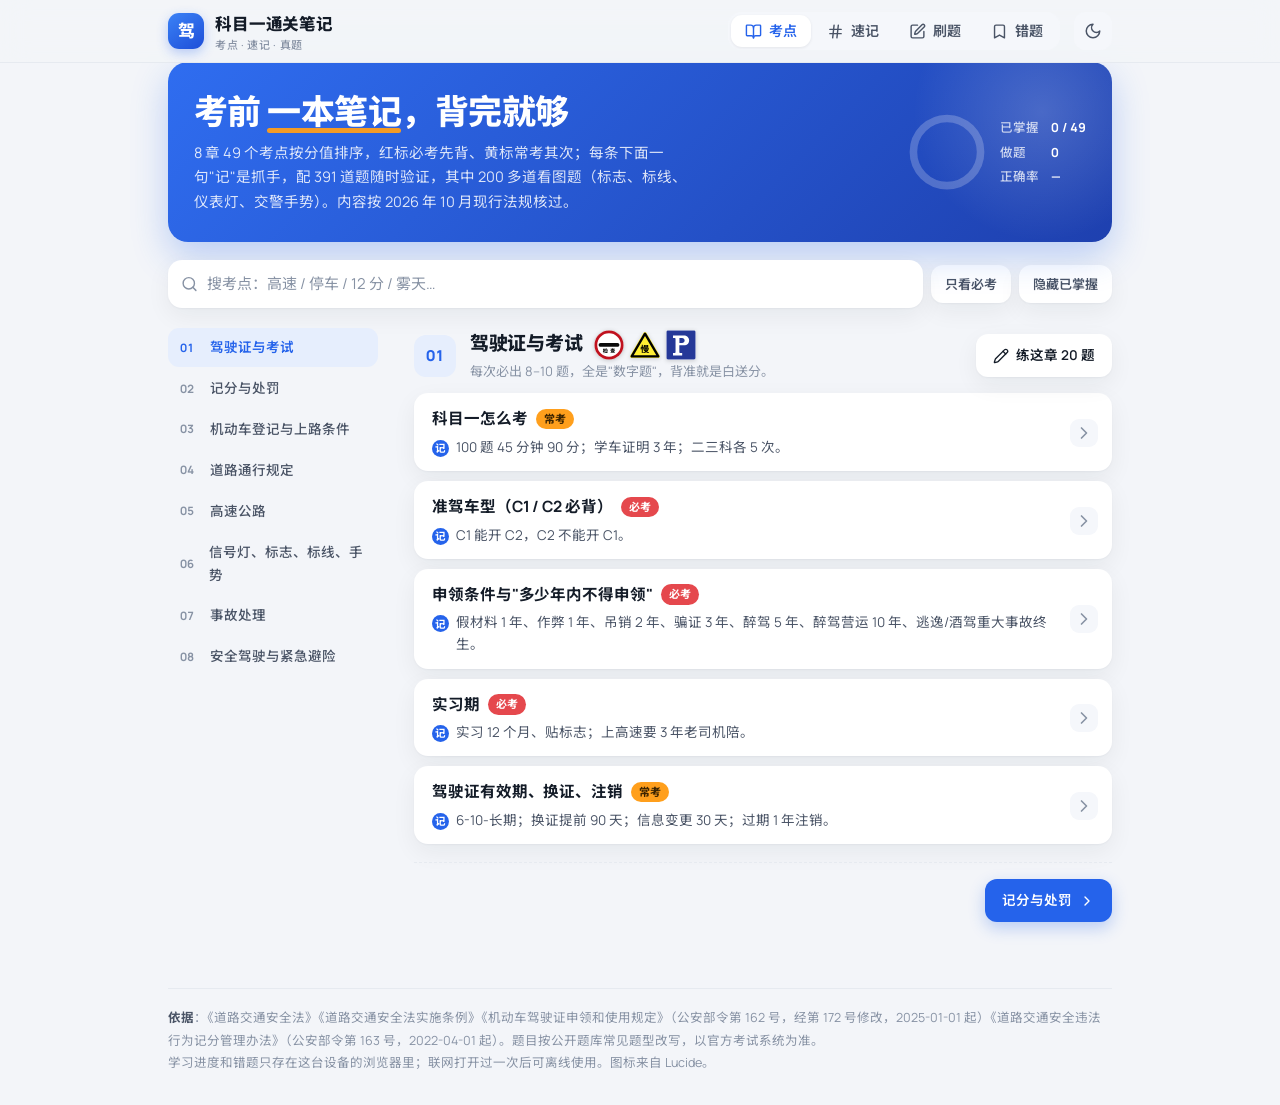
==== index.html @ 92b2f33d "道路标线换成 GB 5768.3-2009 标准图例裁图（29 张，含 9 种导向箭头）；新增 6 种箭头标线题 Co-Authored-By: Claude Fable 5.1 <noreply@a" ====
<!doctype html>
<html lang="zh-CN">
<head>
<meta charset="utf-8">
<meta name="viewport" content="width=device-width,initial-scale=1,viewport-fit=cover">
<meta name="theme-color" content="#2563eb">
<title>科目一通关笔记</title>
<meta name="description" content="驾照科目一考点大纲、高频数字速记和经典真题练习（含标志、标线、仪表灯、交警手势看图题），手机电脑都能用，离线可看。">
<link rel="manifest" href="manifest.json">
<meta name="apple-mobile-web-app-capable" content="yes">
<meta name="mobile-web-app-capable" content="yes">
<meta name="apple-mobile-web-app-title" content="科目一">
<link rel="apple-touch-icon" href="assets/icons/icon-180.png">
<link rel="icon" type="image/png" sizes="32x32" href="assets/icons/favicon-32.png">
<link rel="preconnect" href="https://fonts.googleapis.com">
<link rel="preconnect" href="https://fonts.gstatic.com" crossorigin>
<link rel="stylesheet" href="https://fonts.googleapis.com/css2?family=Manrope:wght@500;600;700;800&family=Noto+Sans+SC:wght@400;500;700&display=swap">
<link rel="stylesheet" href="assets/style.css?v=17">
</head>
<body>
<!-- Lucide 图标（ISC 许可），统一 24 网格 / 2px 描边 -->
<svg width="0" height="0" style="position:absolute" aria-hidden="true">
  <symbol id="i-book" viewBox="0 0 24 24"><path d="M12 7v14"/><path d="M3 18a1 1 0 0 1-1-1V4a1 1 0 0 1 1-1h5a4 4 0 0 1 4 4 4 4 0 0 1 4-4h5a1 1 0 0 1 1 1v13a1 1 0 0 1-1 1h-6a3 3 0 0 0-3 3 3 3 0 0 0-3-3z"/></symbol>
  <symbol id="i-num" viewBox="0 0 24 24"><line x1="4" x2="20" y1="9" y2="9"/><line x1="4" x2="20" y1="15" y2="15"/><line x1="10" x2="8" y1="3" y2="21"/><line x1="16" x2="14" y1="3" y2="21"/></symbol>
  <symbol id="i-pen" viewBox="0 0 24 24"><path d="M12 3H5a2 2 0 0 0-2 2v14a2 2 0 0 0 2 2h14a2 2 0 0 0 2-2v-7"/><path d="M18.375 2.625a1 1 0 0 1 3 3l-9.013 9.014a2 2 0 0 1-.853.505l-2.873.84a.5.5 0 0 1-.62-.62l.84-2.873a2 2 0 0 1 .506-.852z"/></symbol>
  <symbol id="i-pencil" viewBox="0 0 24 24"><path d="M21.174 6.812a1 1 0 0 0-3.986-3.987L3.842 16.174a2 2 0 0 0-.5.83l-1.321 4.352a.5.5 0 0 0 .623.622l4.353-1.32a2 2 0 0 0 .83-.497z"/><path d="m15 5 4 4"/></symbol>
  <symbol id="i-bookmark" viewBox="0 0 24 24"><path d="m19 21-7-4-7 4V5a2 2 0 0 1 2-2h10a2 2 0 0 1 2 2v16z"/></symbol>
  <symbol id="i-flame" viewBox="0 0 24 24"><path d="M8.5 14.5A2.5 2.5 0 0 0 11 12c0-1.38-.5-2-1-3-1.072-2.143-.224-4.054 2-6 .5 2.5 2 4.9 4 6.5 2 1.6 3 3.5 3 5.5a7 7 0 1 1-14 0c0-1.153.433-2.294 1-3a2.5 2.5 0 0 0 2.5 2.5z"/></symbol>
  <symbol id="i-timer" viewBox="0 0 24 24"><line x1="10" x2="14" y1="2" y2="2"/><line x1="12" x2="15" y1="14" y2="11"/><circle cx="12" cy="14" r="8"/></symbol>
  <symbol id="i-list" viewBox="0 0 24 24"><path d="M10 12h11"/><path d="M10 18h11"/><path d="M10 6h11"/><path d="M4 10h2"/><path d="M4 6h1v4"/><path d="M6 18H4c0-1 2-2 2-3s-1-1.5-2-1"/></symbol>
  <symbol id="i-sparkles" viewBox="0 0 24 24"><path d="M9.937 15.5A2 2 0 0 0 8.5 14.063l-6.135-1.582a.5.5 0 0 1 0-.962L8.5 9.936A2 2 0 0 0 9.937 8.5l1.582-6.135a.5.5 0 0 1 .963 0L14.063 8.5A2 2 0 0 0 15.5 9.937l6.135 1.581a.5.5 0 0 1 0 .964L15.5 14.063a2 2 0 0 0-1.437 1.437l-1.582 6.135a.5.5 0 0 1-.963 0z"/><path d="M20 3v4"/><path d="M22 5h-4"/></symbol>
  <symbol id="i-sun" viewBox="0 0 24 24"><circle cx="12" cy="12" r="4"/><path d="M12 2v2"/><path d="M12 20v2"/><path d="m4.93 4.93 1.41 1.41"/><path d="m17.66 17.66 1.41 1.41"/><path d="M2 12h2"/><path d="M20 12h2"/><path d="m6.34 17.66-1.41 1.41"/><path d="m19.07 4.93-1.41 1.41"/></symbol>
  <symbol id="i-moon" viewBox="0 0 24 24"><path d="M12 3a6 6 0 0 0 9 9 9 9 0 1 1-9-9Z"/></symbol>
  <symbol id="i-search" viewBox="0 0 24 24"><circle cx="11" cy="11" r="8"/><path d="m21 21-4.3-4.3"/></symbol>
  <symbol id="i-chev-r" viewBox="0 0 24 24"><path d="m9 18 6-6-6-6"/></symbol>
  <symbol id="i-menu" viewBox="0 0 24 24"><path d="M4 6h16"/><path d="M4 12h16"/><path d="M4 18h16"/></symbol>
  <symbol id="i-chev-d" viewBox="0 0 24 24"><path d="m6 9 6 6 6-6"/></symbol>
  <symbol id="i-chev-l" viewBox="0 0 24 24"><path d="m15 18-6-6 6-6"/></symbol>
  <symbol id="i-check" viewBox="0 0 24 24"><path d="M20 6 9 17l-5-5"/></symbol>
  <symbol id="i-x" viewBox="0 0 24 24"><path d="M18 6 6 18"/><path d="m6 6 12 12"/></symbol>
  <symbol id="i-redo" viewBox="0 0 24 24"><path d="M3 12a9 9 0 1 0 9-9 9.75 9.75 0 0 0-6.74 2.74L3 8"/><path d="M3 3v5h5"/></symbol>
  <symbol id="i-trash" viewBox="0 0 24 24"><path d="M3 6h18"/><path d="M19 6v14c0 1-1 2-2 2H7c-1 0-2-1-2-2V6"/><path d="M8 6V4c0-1 1-2 2-2h4c1 0 2 1 2 2v2"/></symbol>
  <symbol id="i-party" viewBox="0 0 24 24"><path d="M5.8 11.3 2 22l10.7-3.79"/><path d="M4 3h.01"/><path d="M22 8h.01"/><path d="M15 2h.01"/><path d="M22 20h.01"/><path d="m22 2-2.24.75a2.9 2.9 0 0 0-1.96 3.12c.1.86-.57 1.63-1.45 1.63h-.38c-.86 0-1.6.6-1.76 1.44L14 10"/><path d="m22 13-.82-.33c-.86-.34-1.82.2-1.98 1.11c-.11.7-.72 1.22-1.43 1.22H17"/><path d="m11 2 .33.82c.34.86-.2 1.82-1.11 1.98C9.52 4.9 9 5.52 9 6.23V7"/><path d="M11 13c1.93 1.93 2.83 4.17 2 5-.83.83-3.07-.07-5-2-1.93-1.93-2.83-4.17-2-5 .83-.83 3.07.07 5 2Z"/></symbol>
</svg>

<header class="top">
  <div class="wrap">
    <div class="top-row">
      <a class="logo" href="#outline"><span class="mark">驾</span><span><b>科目一通关笔记</b><small>考点 · 速记 · 真题</small></span></a>
      <nav class="tabs" role="tablist">
        <button role="tab" data-view="outline" aria-selected="true"><svg class="i"><use href="#i-book"/></svg>考点</button>
        <button role="tab" data-view="numbers" aria-selected="false"><svg class="i"><use href="#i-num"/></svg>速记</button>
        <button role="tab" data-view="quiz" aria-selected="false"><svg class="i"><use href="#i-pen"/></svg>刷题</button>
        <button role="tab" data-view="wrong" aria-selected="false"><svg class="i"><use href="#i-bookmark"/></svg>错题<span class="badge" id="wrongBadge"></span></button>
      </nav>
      <button class="icon-btn" id="themeBtn" title="切换深浅色" aria-label="切换深浅色"><svg class="i" style="font-size:18px"><use href="#i-moon"/></svg></button>
    </div>
  </div>
</header>

<main class="wrap">
  <section class="view" id="view-outline">
    <div class="hero">
      <div>
        <h1>考前 <em>一本笔记</em>，背完就够</h1>
        <p>8 章 <span id="cntPts">49</span> 个考点按分值排序，红标必考先背、黄标常考其次；每条下面一句"记"是抓手，配 <span id="cntQ">377</span> 道题随时验证，其中 <span id="cntPic">190</span> 多道看图题（标志、标线、仪表灯、交警手势）。内容按 2026 年 10 月现行法规核过。</p>
      </div>
      <div class="ring" id="ring"></div>
    </div>
    <div class="toolbar">
      <div class="search-wrap"><svg class="i"><use href="#i-search"/></svg><input class="search" id="search" type="search" placeholder="搜考点：高速 / 停车 / 12 分 / 雾天…" autocomplete="off"></div>
      <button class="chip" id="onlyHot" aria-pressed="false">只看必考</button>
      <button class="chip" id="hideMastered" aria-pressed="false">隐藏已掌握</button>
    </div>
    <p class="search-hint" id="searchHint" hidden>搜索结果来自全部章节；清空搜索回到当前章。</p>
    <div class="toc-m-wrap">
      <div class="toc-m" id="tocM"></div>
      <div class="toc-tree" id="tocTree" hidden></div>
    </div>
    <div class="outline-grid">
      <nav class="toc" id="toc" aria-label="章节"></nav>
      <div id="outline-box"></div>
    </div>
  </section>

  <section class="view" id="view-numbers" hidden>
    <h2 class="vh">数字速记</h2>
    <p class="lead">科目一四成以上的题考的是数字。先看"易混对比"，再按组背；打开"遮住答案"后点一下才显示，用来自测。</p>
    <div class="toolbar" id="numTools"><button class="chip" id="hideAns" aria-pressed="false">遮住答案</button><button class="btn primary" id="flashBtn"><svg class="i"><use href="#i-sparkles"/></svg>翻卡自测</button></div>
    <div id="numbers-box"></div>
    <div id="flash" hidden></div>
  </section>

  <section class="view" id="view-quiz" hidden>
    <div id="quiz-box"></div>
  </section>

  <section class="view" id="view-wrong" hidden>
    <div id="wrong-box"></div>
  </section>

  <footer class="foot">
    <b>依据</b>：《道路交通安全法》《道路交通安全法实施条例》《机动车驾驶证申领和使用规定》（公安部令第 162 号，经第 172 号修改，2025-01-01 起）《道路交通安全违法行为记分管理办法》（公安部令第 163 号，2022-04-01 起）。题目按公开题库常见题型改写，以官方考试系统为准。<br>
    学习进度和错题只存在这台设备的浏览器里；联网打开过一次后可离线使用。图标来自 Lucide。
  </footer>
</main>

<script src="assets/data.js?v=17"></script>
<script src="assets/illus.js?v=17"></script>
<script src="assets/signs/manifest.js?v=17"></script>
<script src="assets/dash/manifest.js?v=17"></script>
<script src="assets/gest/manifest.js?v=17"></script>
<script src="assets/lanes/manifest.js?v=17"></script>
<script src="assets/pics.js?v=17"></script>
<script src="assets/questions2.js?v=17"></script>
<script src="assets/app.js?v=17"></script>
</body>
</html>
---- assets/style.css ----
/* 科目一通关笔记
   清爽应用风：浅灰底 + 白卡片 + 交管蓝；字体 Manrope（数字/英文）+ Noto Sans SC（中文）；图标 Lucide 线条 */
:root{
  --bg:#f3f5f9; --bg-2:#e9eef6; --paper:#ffffff; --paper-2:#f5f7fb;
  --line:#e6eaf0; --line-2:#cfd6e0;
  --ink:#141c28; --ink-soft:#4a5466; --ink-dim:#8792a4;
  --brand:#2563eb; --brand-ink:#fff; --brand-soft:#e6eefd; --brand-deep:#1a48b8;
  --amber:#ff9f1c; --amber-soft:#fff1dc;
  --red:#e5484d; --red-soft:#fde9e9;
  --violet:#7c3aed; --violet-soft:#efe8fd;
  --ok:#16a34a; --ok-soft:#e3f6e9;
  --shadow:0 1px 2px rgba(20,28,40,.04),0 8px 24px rgba(20,28,40,.06);
  --shadow-2:0 2px 4px rgba(20,28,40,.05),0 16px 40px rgba(20,28,40,.1);
  --r:20px; --r-s:14px; --r-xs:10px;
  --sans:"Manrope","Noto Sans SC",-apple-system,"PingFang SC","Microsoft YaHei",sans-serif;
  color-scheme:light;
}
@media (prefers-color-scheme:dark){
  :root:not([data-theme="light"]){
    --bg:#0e131b; --bg-2:#131924; --paper:#171e2a; --paper-2:#1e2633;
    --line:#26303f; --line-2:#364254;
    --ink:#e9edf3; --ink-soft:#b2bccb; --ink-dim:#7c879a;
    --brand:#5b8def; --brand-ink:#07111f; --brand-soft:#1a2a47; --brand-deep:#93b4ff;
    --amber:#ffb347; --amber-soft:#3a2b14;
    --red:#ff6b6b; --red-soft:#3f1f22;
    --violet:#b08cff; --violet-soft:#2a2242;
    --ok:#4ade80; --ok-soft:#15301f;
    --shadow:0 1px 2px rgba(0,0,0,.35),0 8px 24px rgba(0,0,0,.3);
    --shadow-2:0 2px 4px rgba(0,0,0,.4),0 16px 40px rgba(0,0,0,.45);
    color-scheme:dark;
  }
}
:root[data-theme="dark"]{
  --bg:#0e131b; --bg-2:#131924; --paper:#171e2a; --paper-2:#1e2633;
  --line:#26303f; --line-2:#364254;
  --ink:#e9edf3; --ink-soft:#b2bccb; --ink-dim:#7c879a;
  --brand:#5b8def; --brand-ink:#07111f; --brand-soft:#1a2a47; --brand-deep:#93b4ff;
  --amber:#ffb347; --amber-soft:#3a2b14;
  --red:#ff6b6b; --red-soft:#3f1f22;
  --violet:#b08cff; --violet-soft:#2a2242;
  --ok:#4ade80; --ok-soft:#15301f;
  --shadow:0 1px 2px rgba(0,0,0,.35),0 8px 24px rgba(0,0,0,.3);
  --shadow-2:0 2px 4px rgba(0,0,0,.4),0 16px 40px rgba(0,0,0,.45);
  color-scheme:dark;
}

/* ---------- 基础 ---------- */
*{box-sizing:border-box}
html{-webkit-text-size-adjust:100%;scroll-behavior:smooth}
@media (prefers-reduced-motion:reduce){html{scroll-behavior:auto} *{transition:none!important;animation:none!important}}
body{margin:0;background:var(--bg);color:var(--ink);font-family:var(--sans);font-size:15px;line-height:1.7;min-height:100dvh;font-feature-settings:"ss01","cv11";-webkit-font-smoothing:antialiased}
button{font:inherit;color:inherit;cursor:pointer;-webkit-tap-highlight-color:transparent}
a{color:var(--brand)}
h1,h2,h3{font-weight:800;letter-spacing:-.015em;line-height:1.25;margin:0}
.num,.tabular{font-variant-numeric:tabular-nums}
.wrap{max-width:980px;margin:0 auto;padding:0 18px}
svg.i{width:1em;height:1em;flex:none;fill:none;stroke:currentColor;stroke-width:2;stroke-linecap:round;stroke-linejoin:round}

/* ---------- 顶栏 ---------- */
header.top{position:sticky;top:0;z-index:20;background:color-mix(in srgb,var(--bg) 86%,transparent);backdrop-filter:blur(14px);-webkit-backdrop-filter:blur(14px);box-shadow:0 1px 0 var(--line);padding-top:env(safe-area-inset-top)}
.top-row{display:flex;align-items:center;gap:14px;height:62px}
.logo{display:flex;align-items:center;gap:11px;text-decoration:none;color:var(--ink);white-space:nowrap}
.logo .mark{width:36px;height:36px;border-radius:11px;background:linear-gradient(145deg,#3b82f6,#1d4ed8);color:#fff;display:grid;place-items:center;font-weight:800;font-size:17px;box-shadow:0 4px 12px rgba(37,99,235,.3)}
.logo b{font-size:16.5px;font-weight:800;letter-spacing:-.01em}
.logo small{display:block;font-size:11px;color:var(--ink-dim);line-height:1.3;font-weight:500;letter-spacing:.06em}
nav.tabs{display:flex;gap:2px;margin-left:auto;background:var(--paper-2);padding:3px;border-radius:14px}
nav.tabs button{border:0;background:transparent;padding:7px 14px;border-radius:11px;color:var(--ink-soft);font-weight:600;font-size:14px;display:flex;align-items:center;gap:7px;line-height:1.3;position:relative;transition:background .15s,color .15s}
nav.tabs button svg.i{font-size:17px}
nav.tabs button:hover{color:var(--ink)}
nav.tabs button[aria-selected="true"]{background:var(--paper);color:var(--brand);box-shadow:0 1px 3px rgba(20,28,40,.08)}
.badge{position:absolute;top:-4px;right:2px;min-width:18px;height:18px;padding:0 5px;border-radius:999px;background:var(--red);color:#fff;font-size:11px;font-weight:700;line-height:18px;text-align:center;border:2px solid var(--paper-2)}
.badge:empty{display:none}
.icon-btn{border:0;background:var(--paper-2);border-radius:12px;width:38px;height:38px;display:grid;place-items:center;flex:none;color:var(--ink-soft);transition:background .15s,color .15s}
.icon-btn:hover{color:var(--ink);background:var(--line)}
@media (max-width:719px){
  header.top{backdrop-filter:none;-webkit-backdrop-filter:none;background:var(--bg)}
  .top-row{height:56px}
  .logo small{display:none}
  nav.tabs{position:fixed;left:0;right:0;bottom:0;z-index:30;margin:0;background:var(--paper);border-radius:22px 22px 0 0;box-shadow:0 -8px 28px rgba(20,28,40,.1);padding:8px 10px calc(6px + env(safe-area-inset-bottom));gap:4px}
  nav.tabs button{flex:1;flex-direction:column;gap:3px;padding:6px 4px;font-size:11px;border-radius:12px;font-weight:600}
  nav.tabs button svg.i{font-size:23px;stroke-width:1.9}
  nav.tabs button[aria-selected="true"]{background:transparent;color:var(--brand);box-shadow:none}
  nav.tabs button[aria-selected="true"] svg.i{stroke-width:2.4}
  nav.tabs button[aria-selected="true"]::after{content:"";position:absolute;left:50%;bottom:0;width:22px;height:3px;margin-left:-11px;border-radius:2px;background:var(--brand)}
  .badge{top:0;right:calc(50% - 24px);border-color:var(--paper)}
  main{padding-bottom:calc(96px + env(safe-area-inset-bottom))}
}

main{padding-top:20px;padding-bottom:60px}
.view[hidden]{display:none}

/* ---------- 页首 ---------- */
.hero{display:grid;grid-template-columns:1fr auto;gap:18px 28px;align-items:center;padding:28px 26px;margin:0 0 18px;border-radius:var(--r);color:#fff;background:linear-gradient(135deg,#2f6df0 0%,#1e40af 100%);box-shadow:0 14px 36px rgba(37,99,235,.28);position:relative;overflow:hidden}
.hero::after{content:"";position:absolute;right:-60px;top:-80px;width:260px;height:260px;border-radius:50%;background:radial-gradient(circle,rgba(255,255,255,.18),transparent 70%);pointer-events:none}
.hero h1{font-size:clamp(25px,4.6vw,34px);margin:0 0 8px;color:#fff}
.hero h1 em{font-style:normal;position:relative;white-space:nowrap;z-index:0}
.hero h1 em::after{content:"";position:absolute;left:0;right:0;bottom:1px;height:5px;background:var(--amber);opacity:.95;z-index:-1;border-radius:3px}
.hero p{margin:0;color:rgba(255,255,255,.84);font-size:14.5px;max-width:34em;line-height:1.7}
.ring{display:flex;align-items:center;gap:14px;position:relative;z-index:1}
.ring svg{width:78px;height:78px;transform:rotate(-90deg)}
.ring circle{fill:none;stroke-width:7}
.ring .bg{stroke:rgba(255,255,255,.22)}
.ring .fg{stroke:var(--amber);stroke-linecap:round;transition:stroke-dashoffset .6s cubic-bezier(.2,.8,.3,1)}
.ring dl{margin:0;display:grid;grid-template-columns:auto auto;gap:3px 12px;font-size:12.5px;color:rgba(255,255,255,.75)}
.ring dt{font-weight:500}
.ring dd{margin:0;color:#fff;font-weight:700;font-variant-numeric:tabular-nums}
@media (max-width:719px){.hero{grid-template-columns:1fr;gap:16px;padding:22px 20px}.hero::after{right:-90px;top:-120px}}

/* ---------- 工具条 ---------- */
.toolbar{display:flex;gap:8px;flex-wrap:wrap;align-items:center;margin:14px 0 16px}
.search-wrap{flex:1 1 220px;min-width:0;position:relative}
.search-wrap svg.i{position:absolute;left:13px;top:50%;transform:translateY(-50%);color:var(--ink-dim);font-size:17px;pointer-events:none}
.search{width:100%;border:1.5px solid transparent;background:var(--paper);border-radius:14px;padding:10px 14px 10px 38px;font:inherit;color:var(--ink);outline:none;box-shadow:var(--shadow);transition:border-color .15s}
.search::placeholder{color:var(--ink-dim)}
.search:focus{border-color:var(--brand)}
.chip{border:1.5px solid transparent;background:var(--paper);border-radius:12px;padding:7px 13px;font-size:13px;font-weight:600;color:var(--ink-soft);white-space:nowrap;display:inline-flex;align-items:center;gap:6px;box-shadow:var(--shadow);transition:background .15s,color .15s}
.chip[aria-pressed="true"]{background:var(--brand);color:#fff}

/* ---------- 考点 ---------- */
.outline-grid{display:grid;grid-template-columns:1fr;gap:0 36px}
@media (min-width:1024px){.outline-grid{grid-template-columns:210px 1fr}}
.toc{position:sticky;top:78px;align-self:start;display:none;flex-direction:column;gap:2px;padding-top:4px}
@media (min-width:1024px){.toc{display:flex}}
.toc a{text-decoration:none;color:var(--ink-soft);padding:8px 12px;border-radius:11px;font-size:13.5px;font-weight:500;display:flex;align-items:center;gap:10px;transition:background .15s,color .15s}
.toc a .n{font-size:11.5px;font-weight:700;color:var(--ink-dim);width:20px;font-variant-numeric:tabular-nums}
.toc a:hover{background:var(--paper);color:var(--ink)}
.toc a.on{color:var(--brand);background:var(--brand-soft);font-weight:600}
.toc a.on .n{color:var(--brand)}
.toc-m{display:flex;gap:8px;overflow-x:auto;margin:0 -18px 10px;padding:2px 18px 10px;scrollbar-width:none}
.toc-m::-webkit-scrollbar{display:none}
.toc-m a{flex:none;text-decoration:none;color:var(--ink-soft);background:var(--paper);border-radius:11px;padding:6px 12px;font-size:13px;font-weight:500;box-shadow:var(--shadow)}
.toc-m a.on{background:var(--brand-soft);color:var(--brand);font-weight:700}
.toc-toggle{flex:none;border:0;background:var(--brand);color:#fff;border-radius:11px;padding:6px 12px;font-size:13px;font-weight:700;display:inline-flex;align-items:center;gap:5px;box-shadow:0 4px 12px rgba(37,99,235,.25)}
.toc-toggle[aria-expanded="true"]{background:var(--ink);box-shadow:none}
.toc-tree{background:var(--paper);border-radius:var(--r-s);box-shadow:var(--shadow-2);padding:6px 8px;margin:0 0 16px}
.toc-tree[hidden]{display:none}
.tt-ch>summary{list-style:none;cursor:pointer;display:flex;align-items:center;gap:10px;padding:10px 8px;border-radius:10px;font-weight:700;font-size:14.5px}
.tt-ch>summary::-webkit-details-marker{display:none}
.tt-ch>summary .n{font-size:11.5px;font-weight:800;color:var(--brand);background:var(--brand-soft);border-radius:7px;width:30px;height:24px;display:grid;place-items:center;font-variant-numeric:tabular-nums}
.tt-ch>summary .t{flex:1}
.tt-ch>summary .m{font-size:12px;font-weight:600;color:var(--ink-dim);font-variant-numeric:tabular-nums}
.tt-ch>summary svg.i{color:var(--ink-dim);transition:transform .2s;font-size:18px}
.tt-ch[open]>summary svg.i{transform:rotate(180deg)}
.tt-ch[open]>summary{color:var(--brand)}
.tt-pts{display:flex;flex-direction:column;padding:0 0 6px 14px;border-left:2px solid var(--line);margin:0 0 6px 22px}
.tt-pts a{text-decoration:none;color:var(--ink-soft);font-size:13.5px;padding:7px 10px;border-radius:8px;display:flex;align-items:center;gap:7px;line-height:1.45}
.tt-pts a:active{background:var(--paper-2)}
.tt-pts a.done{color:var(--ink-dim);text-decoration:line-through;text-decoration-color:var(--line-2)}
.tt-pts a .dot{width:6px;height:6px;border-radius:50%;background:transparent;flex:none}
.tt-pts a .dot.on{background:var(--red)}
@media (min-width:1024px){.toc-m,.toc-tree{display:none}}

section.ch{margin:6px 0 36px;scroll-margin-top:92px}
.ch-head{display:grid;grid-template-columns:auto 1fr auto;gap:2px 14px;align-items:center;margin-bottom:12px}
.ch-head .num{width:42px;height:42px;border-radius:12px;background:var(--brand-soft);color:var(--brand);display:grid;place-items:center;font-weight:800;font-size:15px;grid-row:1/3;font-variant-numeric:tabular-nums}
.ch-head h3{font-size:19px}
.ch-head p{grid-column:2;margin:0;color:var(--ink-dim);font-size:13px;line-height:1.5}
.ch-head .go{grid-column:3;grid-row:1/3}
@media (max-width:719px){.ch-head{grid-template-columns:auto 1fr}.ch-head .go{grid-column:1/3;grid-row:3;justify-self:start;margin-top:10px}}
.btn{border:1.5px solid transparent;background:var(--paper);border-radius:12px;padding:9px 16px;font-size:13.5px;font-weight:600;white-space:nowrap;display:inline-flex;align-items:center;gap:7px;box-shadow:var(--shadow);transition:background .15s,transform .12s,box-shadow .15s}
.btn svg.i{font-size:16px}
.btn:hover{box-shadow:var(--shadow-2)}
.btn:active{transform:scale(.98)}
.btn.primary{background:var(--brand);color:var(--brand-ink);box-shadow:0 6px 16px rgba(37,99,235,.28)}
.btn.primary:hover{background:var(--brand-deep);color:#fff}
.btn.ghost{background:transparent;box-shadow:none;color:var(--ink-soft)}
.btn.ghost:hover{background:var(--paper-2)}
.btn:disabled{opacity:.4;cursor:default;transform:none;box-shadow:none}

details.pt{background:var(--paper);border-radius:var(--r-s);margin:0 0 10px;box-shadow:var(--shadow);transition:box-shadow .15s}
details.pt:hover{box-shadow:var(--shadow-2)}
details.pt[open]{box-shadow:0 0 0 2px var(--brand-soft),var(--shadow-2)}
details.pt>summary{list-style:none;cursor:pointer;padding:14px 14px 13px 18px;display:grid;grid-template-columns:1fr auto;gap:6px 10px;align-items:start;position:relative}
details.pt>summary::-webkit-details-marker{display:none}
details.pt[open]>summary::before{content:"";position:absolute;left:0;top:14px;bottom:14px;width:3px;border-radius:0 3px 3px 0;background:var(--brand)}
.pt-title{font-weight:700;font-size:15.5px;display:flex;align-items:center;gap:8px;flex-wrap:wrap;line-height:1.5;letter-spacing:-.005em}
.pt-tip{grid-column:1/2;font-size:13.5px;color:var(--ink-soft);line-height:1.6;padding-left:24px;position:relative}
.pt-tip::before{content:"记";position:absolute;left:0;top:3px;width:17px;height:17px;border-radius:999px;background:var(--brand);color:#fff;font-size:10.5px;font-weight:700;display:grid;place-items:center;line-height:1}
.caret{grid-row:1/3;grid-column:2;align-self:center;color:var(--ink-dim);transition:transform .2s;font-size:20px;width:28px;height:28px;border-radius:9px;display:grid;place-items:center;background:var(--paper-2)}
details[open] .caret{transform:rotate(90deg);color:var(--brand)}
.tag{font-size:11px;font-weight:700;padding:1px 8px;border-radius:999px;line-height:1.7;display:inline-flex;align-items:center;gap:4px;letter-spacing:.01em}
.tag.h2{background:var(--red);color:#fff}
.tag.h1{background:var(--amber);color:#3a2300}
.tag.ok{background:var(--ok-soft);color:var(--ok)}
.tag.ok svg.i{font-size:12px;stroke-width:3}
.pt-body{padding:2px 18px 16px;border-top:1px dashed var(--line);font-size:14.5px}
.pt-body ul{list-style:none;padding-left:0;margin:10px 0}
.pt-body li{margin:6px 0;padding-left:16px;position:relative}
.pt-body li::before{content:"";position:absolute;left:1px;top:.72em;width:6px;height:6px;border-radius:50%;background:var(--brand)}
.pt-body p{margin:10px 0}
.pt-body b{color:var(--ink);font-weight:700;background:var(--brand-soft);border-radius:4px;padding:0 4px;margin:0 1px;box-decoration-break:clone;-webkit-box-decoration-break:clone}
.pt-body table,.num-table,.cmp-table{width:100%;border-collapse:collapse;margin:10px 0;font-size:13.5px}
.pt-body th,.pt-body td,.num-table td,.cmp-table td,.cmp-table th{border-bottom:1px solid var(--line);padding:8px 8px;text-align:left;vertical-align:top}
.pt-body th,.cmp-table th{background:var(--paper-2);font-weight:700;font-size:12px;color:var(--ink-dim);letter-spacing:.04em}
.pt-body td{font-variant-numeric:tabular-nums}
.tbl-scroll{overflow-x:auto}
.note{font-size:12.5px;color:var(--ink-dim)}
.warn{background:var(--red-soft);border-radius:10px;padding:9px 12px;font-size:13.5px}
.pt-foot{display:flex;justify-content:flex-end;align-items:center;gap:8px;padding-top:10px}
.master{display:flex;align-items:center;gap:7px;font-size:13px;font-weight:600;color:var(--ink-soft);cursor:pointer;user-select:none;padding:6px 12px;border-radius:10px;background:var(--paper-2);transition:background .15s,color .15s}
.master:has(input:checked){background:var(--ok-soft);color:var(--ok)}
.master input{width:16px;height:16px;accent-color:var(--ok);margin:0}
.c-red{color:var(--red)}.c-yel{color:#b27f00}.c-grn{color:var(--ok)}.c-blu{color:var(--brand)}
:root[data-theme="dark"] .c-yel{color:var(--amber)}
@media (prefers-color-scheme:dark){:root:not([data-theme="light"]) .c-yel{color:var(--amber)}}

.sign-row{display:grid;grid-template-columns:repeat(auto-fill,minmax(104px,1fr));gap:10px;margin:12px 0}
.sign-row figure,.lane-grid figure{margin:0;text-align:center;font-size:12px;color:var(--ink-soft);line-height:1.45}
.sign-row svg,.sign-row img,.sign-row .lamp{width:62px;height:62px;display:block;margin:0 auto 6px;filter:drop-shadow(0 1px 2px rgba(0,0,0,.14));object-fit:contain}
.sign-row svg[viewBox="0 0 120 80"],.sign-row img.wide{width:94px}
.lane-grid{display:grid;grid-template-columns:repeat(auto-fill,minmax(150px,1fr));gap:10px;margin:12px 0}
.lane-grid svg{width:100%;height:46px;display:block;border-radius:8px;margin-bottom:6px}
.lane-grid figcaption{text-align:left}

/* ---------- 速记 ---------- */
.vh{font-size:24px;margin:4px 0 6px}
.lead{color:var(--ink-soft);margin:0 0 18px;font-size:14px}
.num-grid{display:grid;grid-template-columns:1fr;gap:12px}
@media (min-width:860px){.num-grid{grid-template-columns:1fr 1fr}.num-grid .span2{grid-column:1/3}}
.num-group{background:var(--paper);border-radius:var(--r-s);padding:10px 18px 8px;box-shadow:var(--shadow)}
.num-group h3{font-size:15px;margin:8px 0 4px;display:flex;align-items:center;gap:9px}
.num-group h3::before{content:"";width:8px;height:8px;border-radius:3px;background:var(--brand)}
.num-table td:first-child{color:var(--ink-soft);width:56%}
.num-table td:last-child{font-weight:700;font-variant-numeric:tabular-nums;color:var(--brand-deep)}
.num-table tr:last-child td{border-bottom:0}
.hide-ans .num-table td:last-child,.hide-ans .cmp-table td.ans{filter:blur(6px);cursor:pointer;user-select:none;transition:filter .15s}
.hide-ans .num-table td.shown,.hide-ans .cmp-table td.shown{filter:none}
.cmp-table td:first-child{font-weight:700;width:30%}
@media (max-width:719px){.cmp-table{font-size:13px}.cmp-table td,.cmp-table th{padding:7px 5px}}

/* ---------- 刷题 ---------- */
.mode-grid{display:grid;grid-template-columns:repeat(auto-fill,minmax(220px,1fr));gap:10px;margin-bottom:26px}
.mode{background:var(--paper);border:1.5px solid transparent;border-radius:var(--r-s);padding:15px 16px 14px;text-align:left;display:flex;flex-direction:column;gap:4px;box-shadow:var(--shadow);transition:transform .12s,box-shadow .15s,border-color .15s}
.mode:hover{transform:translateY(-2px);box-shadow:var(--shadow-2);border-color:var(--brand-soft)}
.mode b{font-size:15.5px;font-weight:700;display:flex;align-items:center;gap:9px}
.mode b svg.i{font-size:19px;color:var(--brand)}
.mode span{font-size:12.5px;color:var(--ink-dim);font-variant-numeric:tabular-nums}
.mode.featured{background:linear-gradient(135deg,#2f6df0,#1e40af);color:#fff;box-shadow:0 10px 26px rgba(37,99,235,.3)}
.mode.featured b svg.i{color:var(--amber)}
.mode.featured span{color:inherit;opacity:.85}
.sub-h{font-size:12px;color:var(--ink-dim);margin:0 0 10px;font-weight:700;letter-spacing:.08em;text-transform:uppercase}
.bar{height:5px;background:var(--line);border-radius:9px;overflow:hidden;margin-top:8px}
.bar i{display:block;height:100%;background:var(--brand);border-radius:9px;transition:width .4s}

.quiz-head{display:flex;align-items:center;gap:10px;margin-bottom:10px;font-size:13px;color:var(--ink-dim)}
.quiz-head .grow{flex:1;font-weight:600;color:var(--ink-soft)}
.quiz-head .cnt{font-variant-numeric:tabular-nums;font-weight:700}
.qcard{background:var(--paper);border-radius:var(--r);padding:22px 20px;box-shadow:var(--shadow-2);animation:in .2s ease-out}
@keyframes in{from{opacity:0;transform:translateY(4px)}to{opacity:1;transform:none}}
.qmeta{display:flex;gap:6px;margin-bottom:12px;flex-wrap:wrap;align-items:center}
.qtype{font-size:11.5px;font-weight:600;padding:2px 9px;border-radius:999px;background:var(--paper-2);color:var(--ink-soft)}
.qtext{font-size:18px;font-weight:700;margin:0 0 16px;line-height:1.6;letter-spacing:-.01em}
.qsign svg,.qsign img,.qsign .lamp{width:116px;height:116px;display:block;margin:2px auto 18px;filter:drop-shadow(0 3px 6px rgba(0,0,0,.16));object-fit:contain}
.qsign img.wide{width:170px}
.opts{display:flex;flex-direction:column;gap:9px}
.opts.judge{flex-direction:row}
.opts.judge .opt{flex:1;justify-content:center}
.opt{display:flex;align-items:center;gap:12px;text-align:left;border:1.5px solid transparent;background:var(--paper-2);border-radius:14px;padding:11px 13px;font-size:15px;font-weight:500;min-height:50px;transition:border-color .12s,background .12s}
.opt:hover:not(:disabled){border-color:var(--brand);background:var(--paper)}
.opt .k{flex:none;width:28px;height:28px;border-radius:9px;display:grid;place-items:center;background:var(--paper);font-size:13px;font-weight:800;color:var(--ink-soft);box-shadow:var(--shadow)}
.opt:disabled{cursor:default}
.opt.right{border-color:var(--ok);background:var(--ok-soft)}
.opt.right .k{background:var(--ok);color:#fff}
.opt.wrong{border-color:var(--red);background:var(--red-soft)}
.opt.wrong .k{background:var(--red);color:#fff}
.opt.picked{border-color:var(--brand);background:var(--brand-soft)}
.exp{margin-top:14px;padding:12px 14px;border-radius:12px;background:var(--paper-2);font-size:14px}
.exp.ok{background:var(--ok-soft)}.exp.no{background:var(--red-soft)}
.exp .verdict{font-weight:800;margin-right:6px;display:inline-flex;align-items:center;gap:4px}
.exp .verdict svg.i{stroke-width:2.6}
.exp.ok .verdict{color:var(--ok)}.exp.no .verdict{color:var(--red)}
.exp a{font-size:13px;font-weight:600;margin-left:4px;white-space:nowrap;display:inline-flex;align-items:center;gap:2px;text-decoration:none}
.quiz-nav{display:flex;gap:10px;margin-top:14px}
.quiz-nav .btn{flex:1;padding:12px;justify-content:center}

.result{text-align:center;background:var(--paper);border-radius:var(--r);padding:32px 18px 26px;box-shadow:var(--shadow-2)}
.result .score{font-size:68px;font-weight:800;line-height:1;font-variant-numeric:tabular-nums;letter-spacing:-.03em}
.result .score.pass{color:var(--ok)}.result .score.fail{color:var(--red)}
.result .score small{font-size:20px;margin-left:2px;font-weight:700}
.result p{color:var(--ink-soft);margin:12px 0 0}
.result .acts{display:flex;gap:10px;justify-content:center;flex-wrap:wrap;margin-top:18px}

/* ---------- 错题 ---------- */
.wrong-item{background:var(--paper);border-radius:var(--r-s);padding:14px 18px;margin-bottom:10px;overflow:hidden;box-shadow:var(--shadow)}
.wrong-item .q{font-weight:600}
.wrong-item .a{font-size:13.5px;color:var(--ok);margin-top:4px;font-weight:700}
.wrong-item .e{font-size:13px;color:var(--ink-soft);margin-top:2px}
.wrong-item .cnt{font-size:12px;color:var(--red);margin-top:4px;font-weight:600}
.wrong-item svg,.wrong-item img,.wrong-item .lamp{width:56px;height:56px;float:right;margin-left:10px;filter:drop-shadow(0 1px 2px rgba(0,0,0,.14));object-fit:contain}
.empty{text-align:center;color:var(--ink-dim);padding:48px 10px;background:var(--paper);border-radius:var(--r);box-shadow:var(--shadow)}
.empty svg.i{font-size:34px;display:block;margin:0 auto 10px;stroke-width:1.5}

footer.foot{border-top:1px solid var(--line);margin-top:30px;padding:18px 0 30px;color:var(--ink-dim);font-size:12.5px;line-height:1.8}
footer.foot b{color:var(--ink-soft);font-weight:700}

/* ---------- 图解 ---------- */
svg.il{display:block;width:100%;max-width:520px;height:auto;margin:12px auto 4px;color:var(--ink)}
.il-ladder{max-width:460px}
.ch-art{display:inline-flex;gap:6px;margin-left:12px;vertical-align:middle}
.ch-art svg,.ch-art img,.ch-art .lamp{width:30px;height:30px;display:block;filter:drop-shadow(0 1px 2px rgba(0,0,0,.16));object-fit:contain}
.ch-art svg[viewBox="0 0 120 80"],.ch-art img.wide{width:44px}
@media (max-width:719px){.ch-art{gap:5px;margin-left:10px}.ch-art svg,.ch-art img,.ch-art .lamp{width:26px;height:26px}.ch-art svg[viewBox="0 0 120 80"],.ch-art img.wide{width:38px}}
.sign-row figure .illus{display:none}

/* ---------- 连击 / 通关 ---------- */
.combo{position:absolute;right:16px;top:14px;background:var(--amber);color:#3a2300;font-weight:800;font-size:13px;padding:5px 11px;border-radius:999px;animation:pop 1.4s ease-out forwards;pointer-events:none}
.qcard{position:relative}
@keyframes pop{0%{transform:translateY(6px) scale(.8);opacity:0}15%{transform:none;opacity:1}75%{opacity:1}100%{transform:translateY(-10px);opacity:0}}
.mode.passed{border-color:var(--ok)}
.mode b .tag{margin-left:auto}

/* ---------- 翻卡 ---------- */
.flash-head{display:flex;align-items:center;gap:10px;margin-bottom:10px;font-size:13px;color:var(--ink-dim)}
.flash-head .grow{flex:1;font-weight:600;color:var(--ink-soft)}
.flash-head .cnt{font-variant-numeric:tabular-nums;font-weight:700}
.fcard{perspective:1200px;cursor:pointer;outline:none;min-height:240px}
.f-inner{position:relative;width:100%;min-height:240px;transition:transform .45s cubic-bezier(.2,.8,.3,1);transform-style:preserve-3d}
.fcard.flipped .f-inner{transform:rotateY(180deg)}
.f-face{position:absolute;inset:0;backface-visibility:hidden;-webkit-backface-visibility:hidden;background:var(--paper);border-radius:var(--r);box-shadow:var(--shadow-2);padding:26px 22px;display:flex;flex-direction:column;align-items:center;justify-content:center;text-align:center;gap:10px}
.f-face small{font-size:11px;font-weight:800;letter-spacing:.1em;color:var(--ink-dim)}
.f-face div{font-size:19px;font-weight:700;line-height:1.5}
.f-face em{font-style:normal;font-size:12px;color:var(--ink-dim)}
.f-back{transform:rotateY(180deg);background:var(--brand);color:#fff}
.f-back small{color:rgba(255,255,255,.7)}
.f-back div{font-size:22px}

/* 章节切换 */
.search-hint{font-size:12.5px;color:var(--ink-dim);margin:-6px 0 12px}
.ch-nav{display:flex;justify-content:space-between;align-items:center;gap:10px;margin-top:18px;padding-top:16px;border-top:1px dashed var(--line)}
.ch-nav .btn{max-width:48%;overflow:hidden;text-overflow:ellipsis}

/* 手势网格 */
.gest-grid{display:grid;grid-template-columns:repeat(auto-fill,minmax(150px,1fr));gap:12px;margin:12px 0 6px}
.gest-grid figure{margin:0;background:var(--paper-2);border-radius:12px;padding:8px 8px 10px;text-align:center}
.gest-grid svg{width:100%;max-width:150px;height:auto;display:block;margin:0 auto 8px;border-radius:10px}
.gest-grid figcaption b{display:block;font-size:13.5px;font-weight:800;margin-bottom:3px}
.gest-grid figcaption span{display:block;font-size:11.5px;color:var(--ink-soft);line-height:1.5}
@media (max-width:719px){.gest-grid{grid-template-columns:1fr 1fr;gap:10px}}

/* ISO 7000 仪表符号：黑色线稿用 mask 按灯色着色，放在深色面板上 */
.lamp{display:block;aspect-ratio:1;background:#1c1f24;border-radius:18%;position:relative;overflow:hidden}
.lamp::before{content:"";position:absolute;inset:15%;background:var(--lc,#fff);-webkit-mask:var(--m) center/contain no-repeat;mask:var(--m) center/contain no-repeat}
.lamp-red{--lc:#ff4d3d}.lamp-yellow{--lc:#ffb400}.lamp-green{--lc:#4ade80}.lamp-blue{--lc:#5aa9ff}

/* 手势实拍照片：竖版 2:3 */
img.photo{aspect-ratio:2/3;object-fit:cover;border-radius:10px;background:#1e5aa8}
.qsign img.photo{width:auto;height:200px}
.sign-row img.photo{width:auto;height:84px}
.wrong-item img.photo{width:auto;height:72px}
.gest-grid img.photo{max-width:none;width:100%;height:auto}

/* 标线：国标图例裁图，宽高比不一 */
img.lanepic{object-fit:contain;border-radius:8px;background:#fff}
.qsign img.lanepic{width:auto;max-width:100%;height:auto;max-height:230px}
.sign-row img.lanepic{width:auto;max-width:100%;height:84px}
.wrong-item img.lanepic{width:auto;height:72px;max-width:120px}
.lane-grid img.lanepic{width:100%;height:auto;max-height:140px;object-fit:cover;margin-bottom:6px}
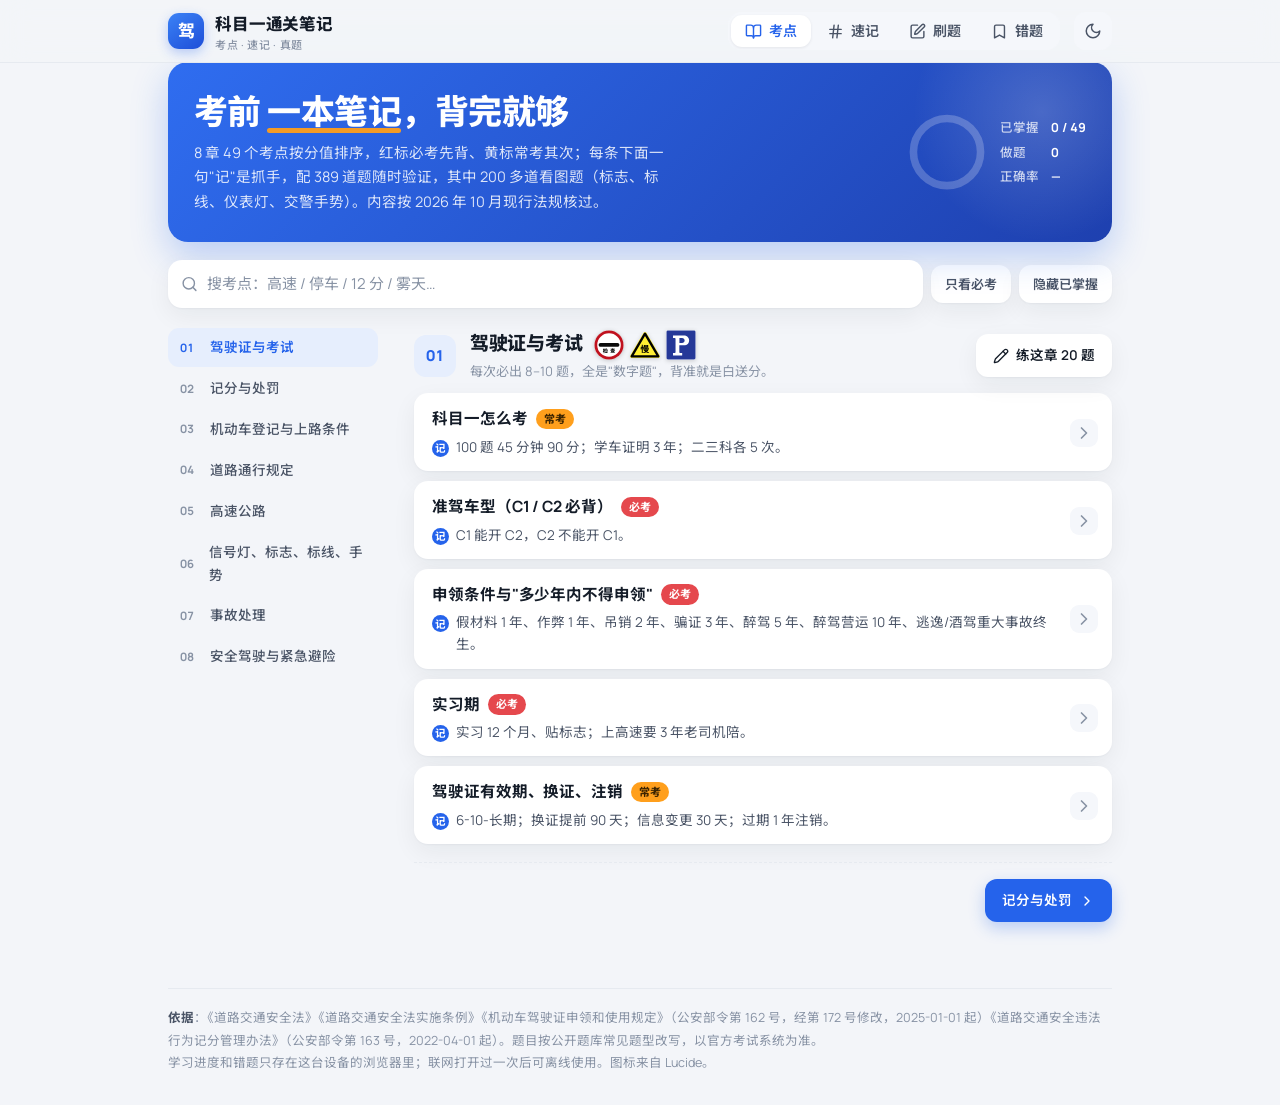
==== commit 221e5426: "移除「注意积水」标志及其题目（无可用原图） Co-Authored-By: Claude Fable 5.1 <noreply@anthropic.com>" ====
--- a/index.html
+++ b/index.html
@@ -15,7 +15,7 @@
 <link rel="preconnect" href="https://fonts.googleapis.com">
 <link rel="preconnect" href="https://fonts.gstatic.com" crossorigin>
 <link rel="stylesheet" href="https://fonts.googleapis.com/css2?family=Manrope:wght@500;600;700;800&family=Noto+Sans+SC:wght@400;500;700&display=swap">
-<link rel="stylesheet" href="assets/style.css?v=17">
+<link rel="stylesheet" href="assets/style.css?v=20">
 </head>
 <body>
 <!-- Lucide 图标（ISC 许可），统一 24 网格 / 2px 描边 -->
@@ -105,14 +105,14 @@
   </footer>
 </main>
 
-<script src="assets/data.js?v=17"></script>
-<script src="assets/illus.js?v=17"></script>
-<script src="assets/signs/manifest.js?v=17"></script>
-<script src="assets/dash/manifest.js?v=17"></script>
-<script src="assets/gest/manifest.js?v=17"></script>
-<script src="assets/lanes/manifest.js?v=17"></script>
-<script src="assets/pics.js?v=17"></script>
-<script src="assets/questions2.js?v=17"></script>
-<script src="assets/app.js?v=17"></script>
+<script src="assets/data.js?v=20"></script>
+<script src="assets/illus.js?v=20"></script>
+<script src="assets/signs/manifest.js?v=20"></script>
+<script src="assets/dash/manifest.js?v=20"></script>
+<script src="assets/gest/manifest.js?v=20"></script>
+<script src="assets/lanes/manifest.js?v=20"></script>
+<script src="assets/pics.js?v=20"></script>
+<script src="assets/questions2.js?v=20"></script>
+<script src="assets/app.js?v=20"></script>
 </body>
 </html>
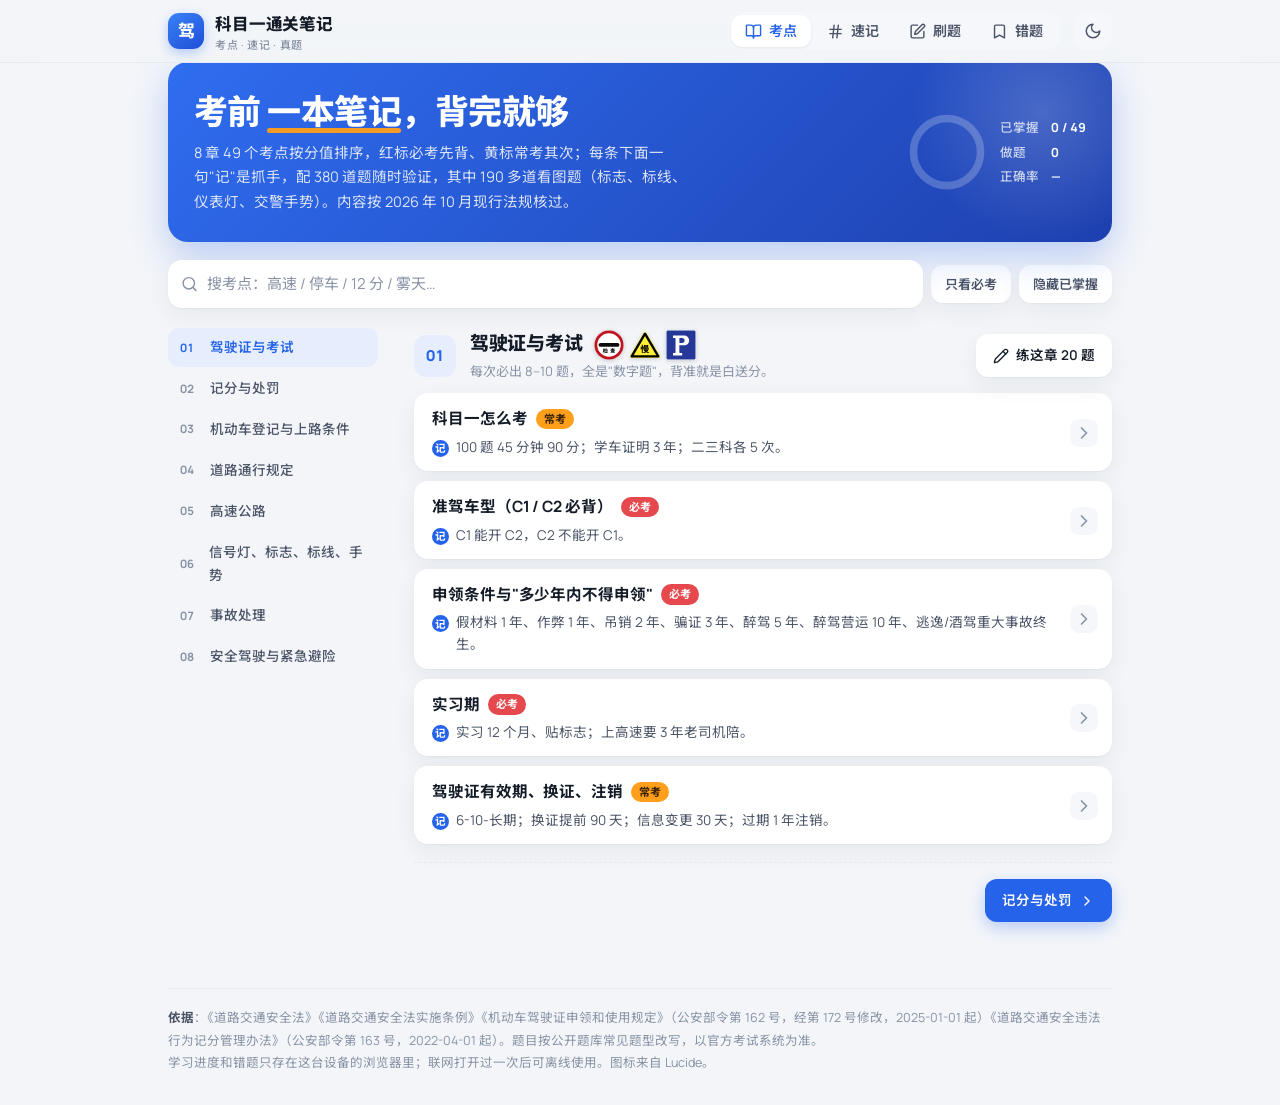
==== commit c49d1acd: "题库全量复核 + 剩余手画图换真图 - 考点页 14 个手画基础标志改用国标原图（pics.js 目录 key） - 乌龟灯改用 ISO 7000-2639（Limited performance m" ====
--- a/index.html
+++ b/index.html
@@ -15,7 +15,7 @@
 <link rel="preconnect" href="https://fonts.googleapis.com">
 <link rel="preconnect" href="https://fonts.gstatic.com" crossorigin>
 <link rel="stylesheet" href="https://fonts.googleapis.com/css2?family=Manrope:wght@500;600;700;800&family=Noto+Sans+SC:wght@400;500;700&display=swap">
-<link rel="stylesheet" href="assets/style.css?v=20">
+<link rel="stylesheet" href="assets/style.css?v=21">
 </head>
 <body>
 <!-- Lucide 图标（ISC 许可），统一 24 网格 / 2px 描边 -->
@@ -105,14 +105,14 @@
   </footer>
 </main>
 
-<script src="assets/data.js?v=20"></script>
-<script src="assets/illus.js?v=20"></script>
-<script src="assets/signs/manifest.js?v=20"></script>
-<script src="assets/dash/manifest.js?v=20"></script>
-<script src="assets/gest/manifest.js?v=20"></script>
-<script src="assets/lanes/manifest.js?v=20"></script>
-<script src="assets/pics.js?v=20"></script>
-<script src="assets/questions2.js?v=20"></script>
-<script src="assets/app.js?v=20"></script>
+<script src="assets/data.js?v=21"></script>
+<script src="assets/illus.js?v=21"></script>
+<script src="assets/signs/manifest.js?v=21"></script>
+<script src="assets/dash/manifest.js?v=21"></script>
+<script src="assets/gest/manifest.js?v=21"></script>
+<script src="assets/lanes/manifest.js?v=21"></script>
+<script src="assets/pics.js?v=21"></script>
+<script src="assets/questions2.js?v=21"></script>
+<script src="assets/app.js?v=21"></script>
 </body>
 </html>
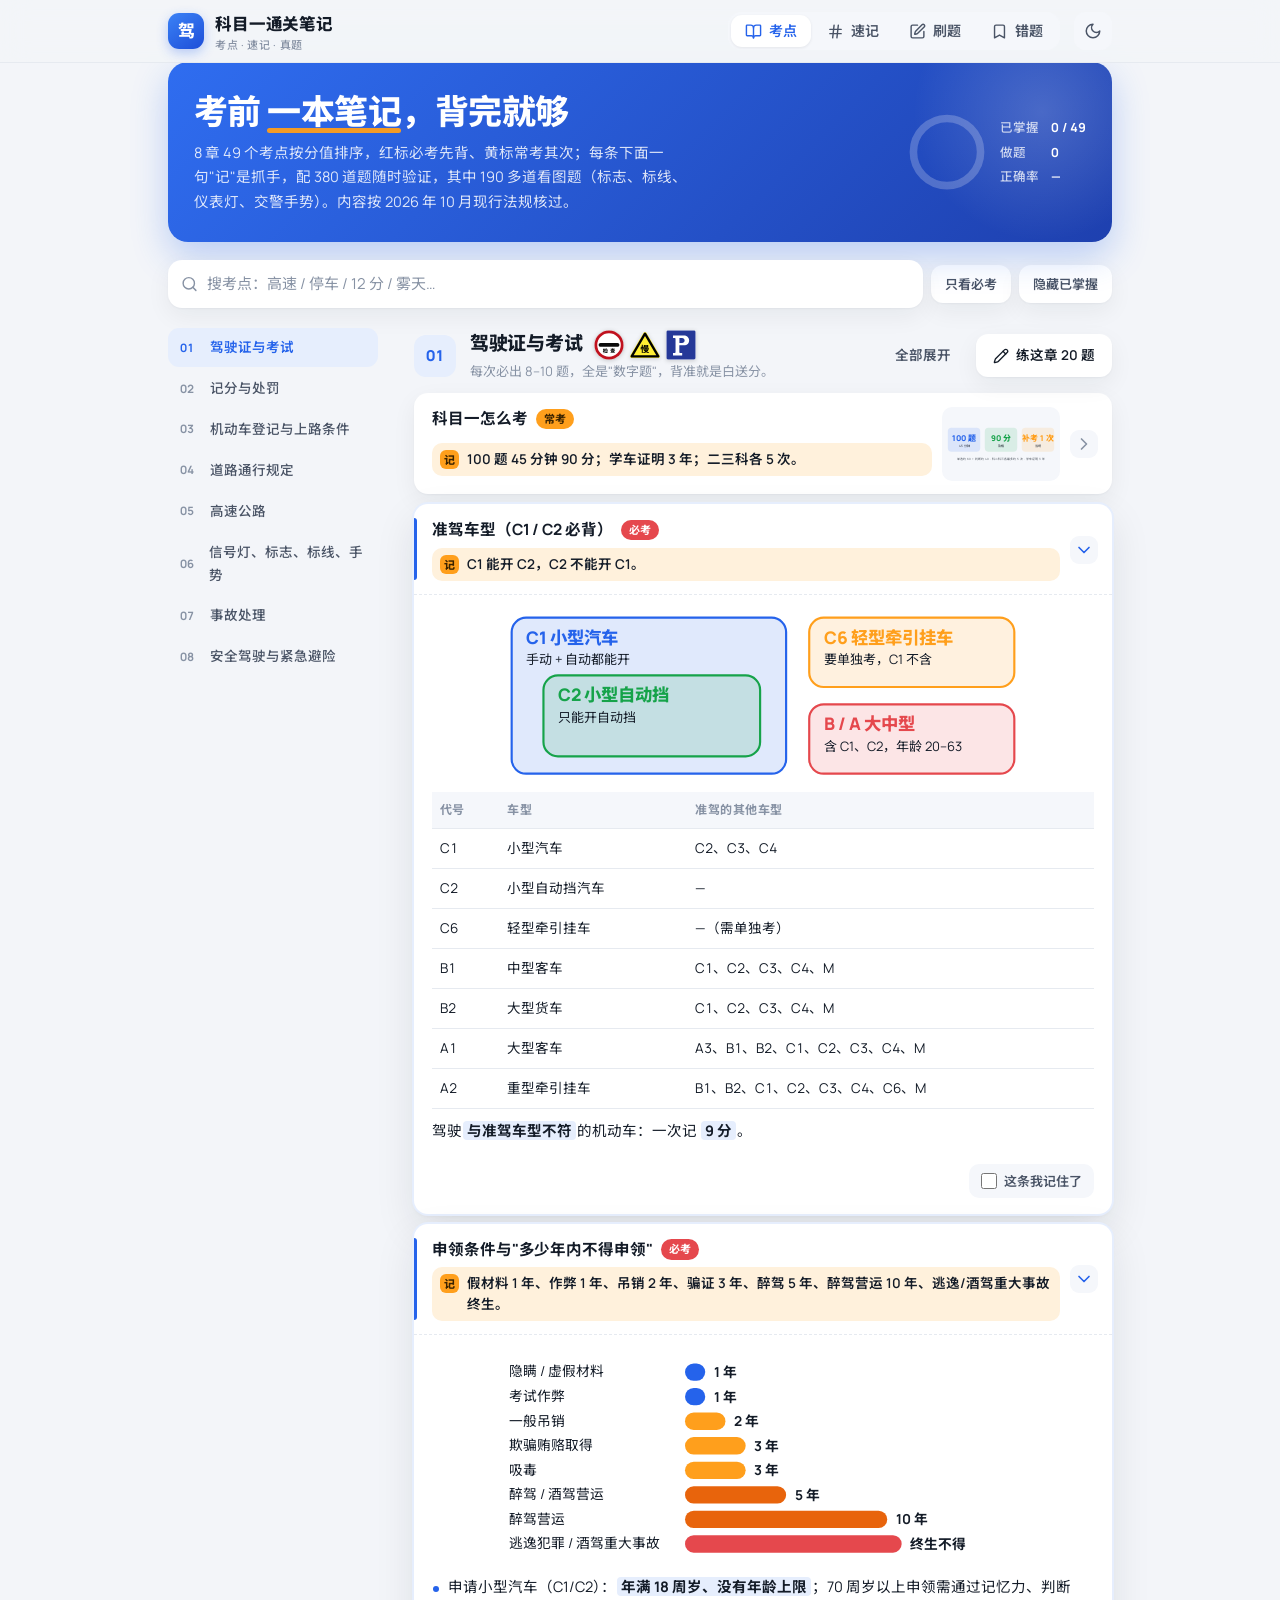
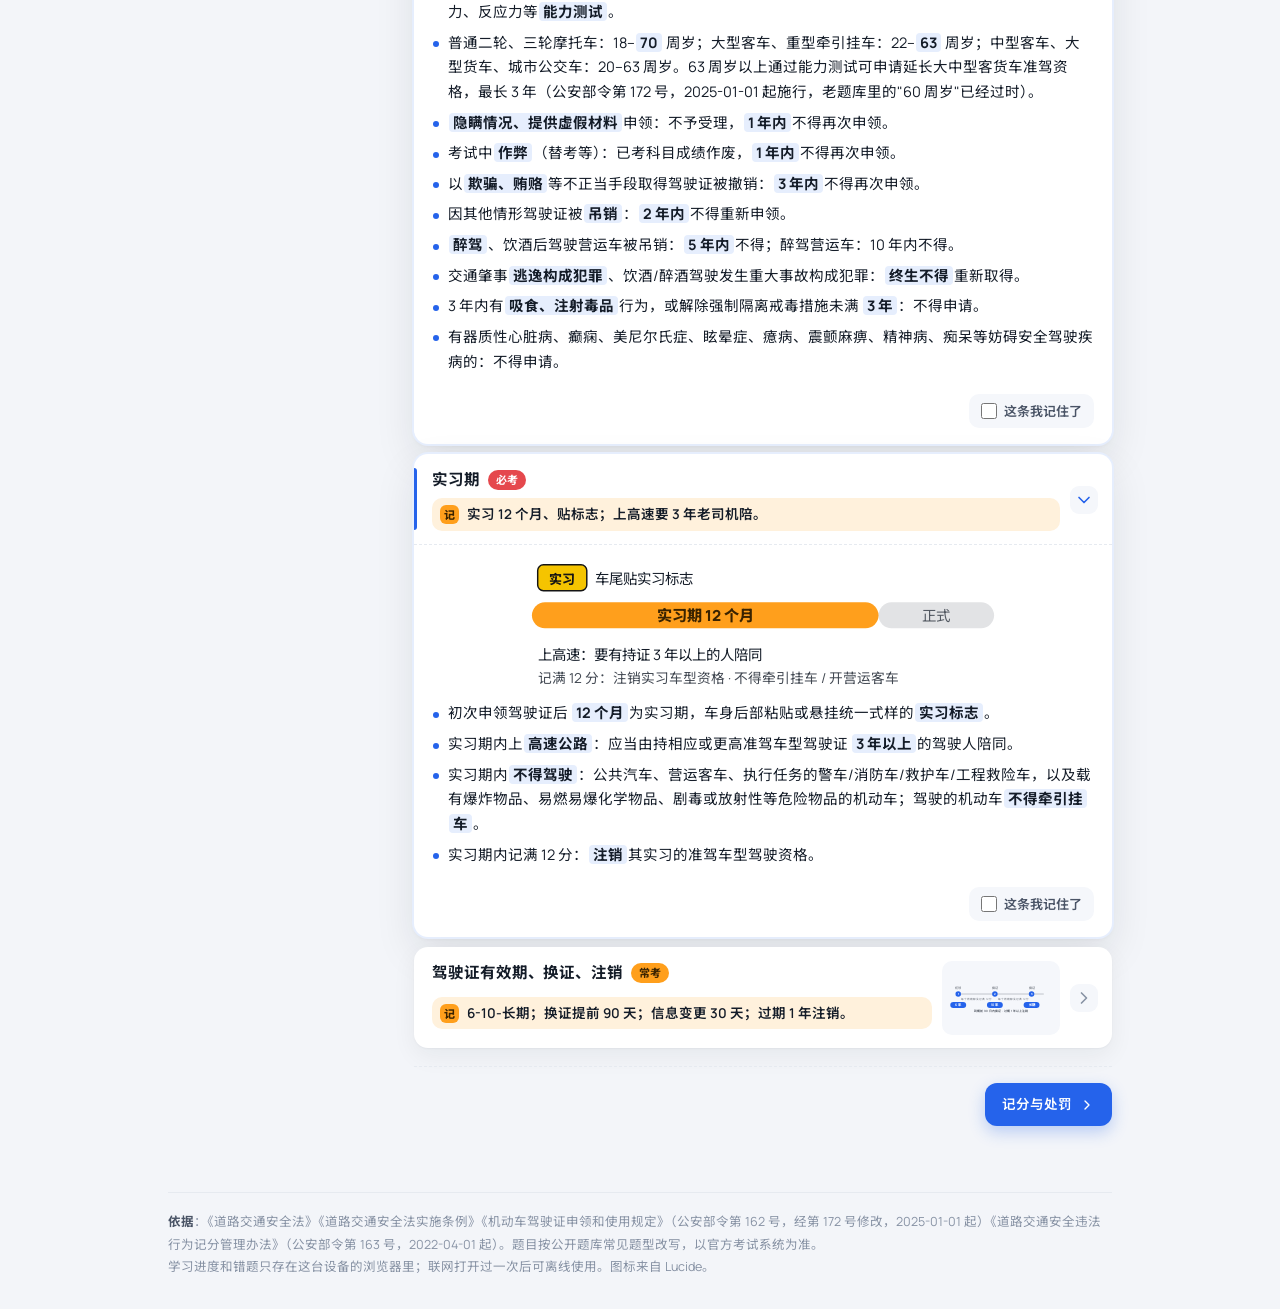
==== commit fb4f0d8c: "考点图文并茂 + 速记重做 考点：手机顶部卡压成一行进度；收起卡片右侧显示缩略图；必考默认展开并记住用户折叠状态，章节加全部展开/收起；口诀改黄色色块；补「先辟谣」「责任与赔偿」两张图解（49 条全部" ====
--- a/index.html
+++ b/index.html
@@ -15,7 +15,7 @@
 <link rel="preconnect" href="https://fonts.googleapis.com">
 <link rel="preconnect" href="https://fonts.gstatic.com" crossorigin>
 <link rel="stylesheet" href="https://fonts.googleapis.com/css2?family=Manrope:wght@500;600;700;800&family=Noto+Sans+SC:wght@400;500;700&display=swap">
-<link rel="stylesheet" href="assets/style.css?v=21">
+<link rel="stylesheet" href="assets/style.css?v=22">
 </head>
 <body>
 <!-- Lucide 图标（ISC 许可），统一 24 网格 / 2px 描边 -->
@@ -85,8 +85,8 @@
 
   <section class="view" id="view-numbers" hidden>
     <h2 class="vh">数字速记</h2>
-    <p class="lead">科目一四成以上的题考的是数字。先看"易混对比"，再按组背；打开"遮住答案"后点一下才显示，用来自测。</p>
-    <div class="toolbar" id="numTools"><button class="chip" id="hideAns" aria-pressed="false">遮住答案</button><button class="btn primary" id="flashBtn"><svg class="i"><use href="#i-sparkles"/></svg>翻卡自测</button></div>
+    <p class="lead">科目一四成以上的题考的是数字。先看图记规律，再看易混对比，最后按组背；打开"遮住答案"后点一下才显示。翻卡时点"没记住"的会标 ★，下次优先出。</p>
+    <div class="toolbar" id="numTools"><button class="chip" id="hideAns" aria-pressed="false">遮住答案</button><button class="chip" id="onlyMiss" aria-pressed="false" hidden>只看没记住</button><button class="btn primary" id="flashBtn"><svg class="i"><use href="#i-sparkles"/></svg>翻卡自测</button></div>
     <div id="numbers-box"></div>
     <div id="flash" hidden></div>
   </section>
@@ -105,14 +105,14 @@
   </footer>
 </main>
 
-<script src="assets/data.js?v=21"></script>
-<script src="assets/illus.js?v=21"></script>
-<script src="assets/signs/manifest.js?v=21"></script>
-<script src="assets/dash/manifest.js?v=21"></script>
-<script src="assets/gest/manifest.js?v=21"></script>
-<script src="assets/lanes/manifest.js?v=21"></script>
-<script src="assets/pics.js?v=21"></script>
-<script src="assets/questions2.js?v=21"></script>
-<script src="assets/app.js?v=21"></script>
+<script src="assets/data.js?v=22"></script>
+<script src="assets/illus.js?v=22"></script>
+<script src="assets/signs/manifest.js?v=22"></script>
+<script src="assets/dash/manifest.js?v=22"></script>
+<script src="assets/gest/manifest.js?v=22"></script>
+<script src="assets/lanes/manifest.js?v=22"></script>
+<script src="assets/pics.js?v=22"></script>
+<script src="assets/questions2.js?v=22"></script>
+<script src="assets/app.js?v=22"></script>
 </body>
 </html>
--- a/assets/style.css
+++ b/assets/style.css
@@ -355,3 +355,71 @@
 .sign-row img.lanepic{width:auto;max-width:100%;height:84px}
 .wrong-item img.lanepic{width:auto;height:72px;max-width:120px}
 .lane-grid img.lanepic{width:100%;height:auto;max-height:140px;object-fit:cover;margin-bottom:6px}
+
+/* ---------- 考点卡：收起也能看到图 + 口诀色块 ---------- */
+details.pt>summary{grid-template-columns:1fr auto auto}
+details.pt .caret{grid-column:3;grid-row:1/3}
+.pt-thumb{grid-column:2;grid-row:1/3;align-self:center;width:118px;height:74px;display:flex;align-items:center;justify-content:center;gap:6px;padding:4px;border-radius:10px;background:var(--paper-2);overflow:hidden;color:var(--ink)}
+.pt-thumb svg.il{margin:0;width:100%;height:100%;max-width:none}
+.pt-thumb img,.pt-thumb .lamp,.pt-thumb.signs>svg{width:50px;height:50px;object-fit:contain;flex:none}
+.pt-thumb img.wide,.pt-thumb img.lanepic{width:auto;max-width:100%;height:62px}
+.pt-thumb img.photo{width:auto;height:66px}
+details.pt[open] .pt-thumb{display:none}
+.pt-tip{grid-column:1/2;display:flex;align-items:flex-start;gap:8px;padding:6px 10px 6px 8px;border-radius:10px;background:var(--amber-soft);color:var(--ink);font-size:13.5px;font-weight:600;line-height:1.55}
+.pt-tip::before{content:none}
+.pt-tip i{flex:none;font-style:normal;width:19px;height:19px;margin-top:1px;border-radius:6px;background:var(--amber);color:#3a2300;font-size:11px;font-weight:800;display:grid;place-items:center}
+details.pt[open] .pt-tip{grid-column:1/3}
+.ch-head .go{display:flex;gap:8px;flex-wrap:wrap}
+@media (max-width:719px){
+  .pt-thumb{width:86px;height:58px}
+  .pt-thumb img,.pt-thumb .lamp,.pt-thumb.signs>svg{width:38px;height:38px}
+  .pt-thumb img.wide,.pt-thumb img.lanepic,.pt-thumb img.photo{height:48px}
+  /* 手机首屏留给考点：顶部卡压成一条 */
+  .hero{padding:14px 16px;gap:10px;margin-bottom:12px}
+  .hero h1{font-size:20px;margin:0}
+  .hero p{display:none}
+  .ring{gap:10px}
+  .ring svg{width:40px;height:40px}
+  .ring dl{grid-template-columns:repeat(3,auto auto);gap:2px 8px;font-size:12px}
+}
+
+/* ---------- 速记：看图记数字 / 易混卡片 / 分组清单 ---------- */
+.num-sec{margin:0 0 22px}
+.sec-h{font-size:17px;margin:0 0 10px;display:flex;align-items:baseline;gap:8px}
+.sec-h small{font-size:12.5px;font-weight:500;color:var(--ink-dim)}
+.tipline{display:flex;align-items:flex-start;gap:8px;margin:8px 0 6px;padding:6px 10px 6px 8px;border-radius:10px;background:var(--amber-soft);font-size:13.5px;font-weight:600;line-height:1.55;color:var(--ink)}
+.tipline i{flex:none;font-style:normal;width:19px;height:19px;margin-top:1px;border-radius:6px;background:var(--amber);color:#3a2300;font-size:11px;font-weight:800;display:grid;place-items:center}
+.vis-grid{display:grid;grid-template-columns:1fr;gap:12px}
+@media (min-width:860px){.vis-grid{grid-template-columns:1fr 1fr}}
+.vis-card{background:var(--paper);border-radius:var(--r-s);padding:12px 16px 10px;box-shadow:var(--shadow)}
+.vis-card h4{margin:2px 0 0;font-size:15px}
+.vis-card svg.il{margin:8px auto 2px}
+.cmp-grid{display:grid;grid-template-columns:1fr;gap:10px}
+@media (min-width:720px){.cmp-grid{grid-template-columns:1fr 1fr}}
+@media (min-width:1100px){.cmp-grid{grid-template-columns:1fr 1fr 1fr}}
+.cmp-card{background:var(--paper);border-radius:var(--r-s);padding:12px 14px;box-shadow:var(--shadow)}
+.cmp-card h4{margin:0 0 8px;font-size:14px;color:var(--ink-soft);display:flex;align-items:center;gap:6px}
+.cmp-ab{display:grid;grid-template-columns:1fr auto 1fr;gap:8px;align-items:stretch}
+.cmp-ab .side{border-radius:10px;padding:9px 10px;display:flex;flex-direction:column;align-items:center;justify-content:center;gap:6px;text-align:center;font-size:14px;font-weight:700;line-height:1.45}
+.cmp-ab .side.a{background:var(--brand-soft)}
+.cmp-ab .side.b{background:var(--amber-soft)}
+.cmp-ab .vs{align-self:center;font-size:11px;font-weight:800;color:var(--ink-dim);letter-spacing:.05em}
+.cmp-pic{display:block}
+.cmp-pic svg,.cmp-pic img,.cmp-pic .lamp{width:52px;height:52px;object-fit:contain;display:block;margin:0 auto;filter:drop-shadow(0 1px 2px rgba(0,0,0,.14))}
+.cmp-pic img.lanepic{width:auto;height:58px;max-width:100%}
+.num-list{list-style:none;margin:4px 0 6px;padding:0}
+.num-list li{display:flex;justify-content:space-between;align-items:baseline;gap:12px;padding:8px 0;border-bottom:1px solid var(--line);font-size:13.5px}
+.num-list li:last-child{border-bottom:0}
+.num-list .k{color:var(--ink-soft);flex:1;min-width:0}
+.num-list b.ans{color:var(--brand);font-weight:800;font-size:14.5px;text-align:right;max-width:58%;font-variant-numeric:tabular-nums}
+.miss{color:var(--amber);font-size:13px;margin-left:4px}
+.hide-ans .ans{filter:blur(6px);cursor:pointer;user-select:none;transition:filter .15s}
+.hide-ans .ans.shown{filter:none}
+@media (max-width:719px){
+  .num-list li{flex-direction:column;gap:2px;align-items:flex-start}
+  .num-list b.ans{max-width:none;text-align:left;font-size:15.5px}
+}
+.f-pics{display:grid;grid-template-columns:1fr 1fr;gap:14px;width:100%}
+.f-pics figure{margin:0;display:flex;flex-direction:column;align-items:center;gap:8px}
+.f-pics figcaption{font-size:15px;font-weight:700;line-height:1.45}
+.chip[hidden]{display:none}
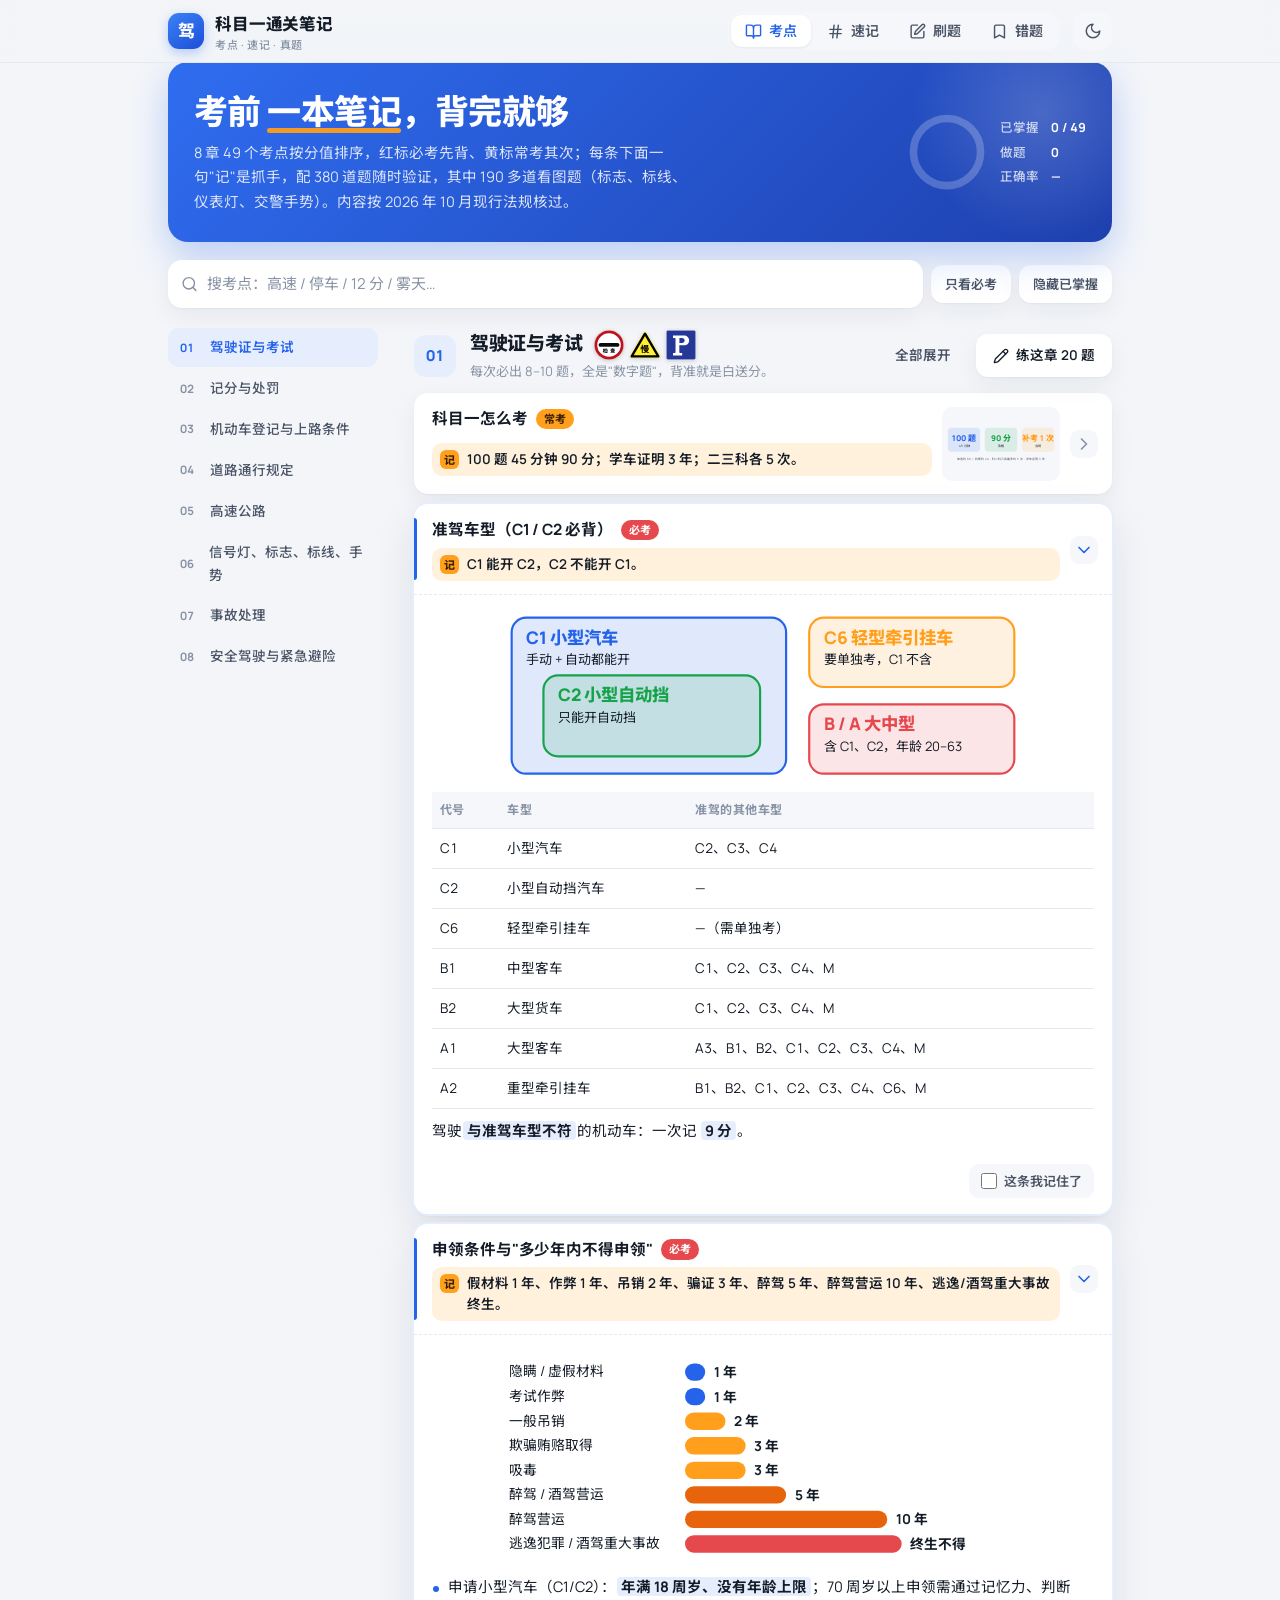
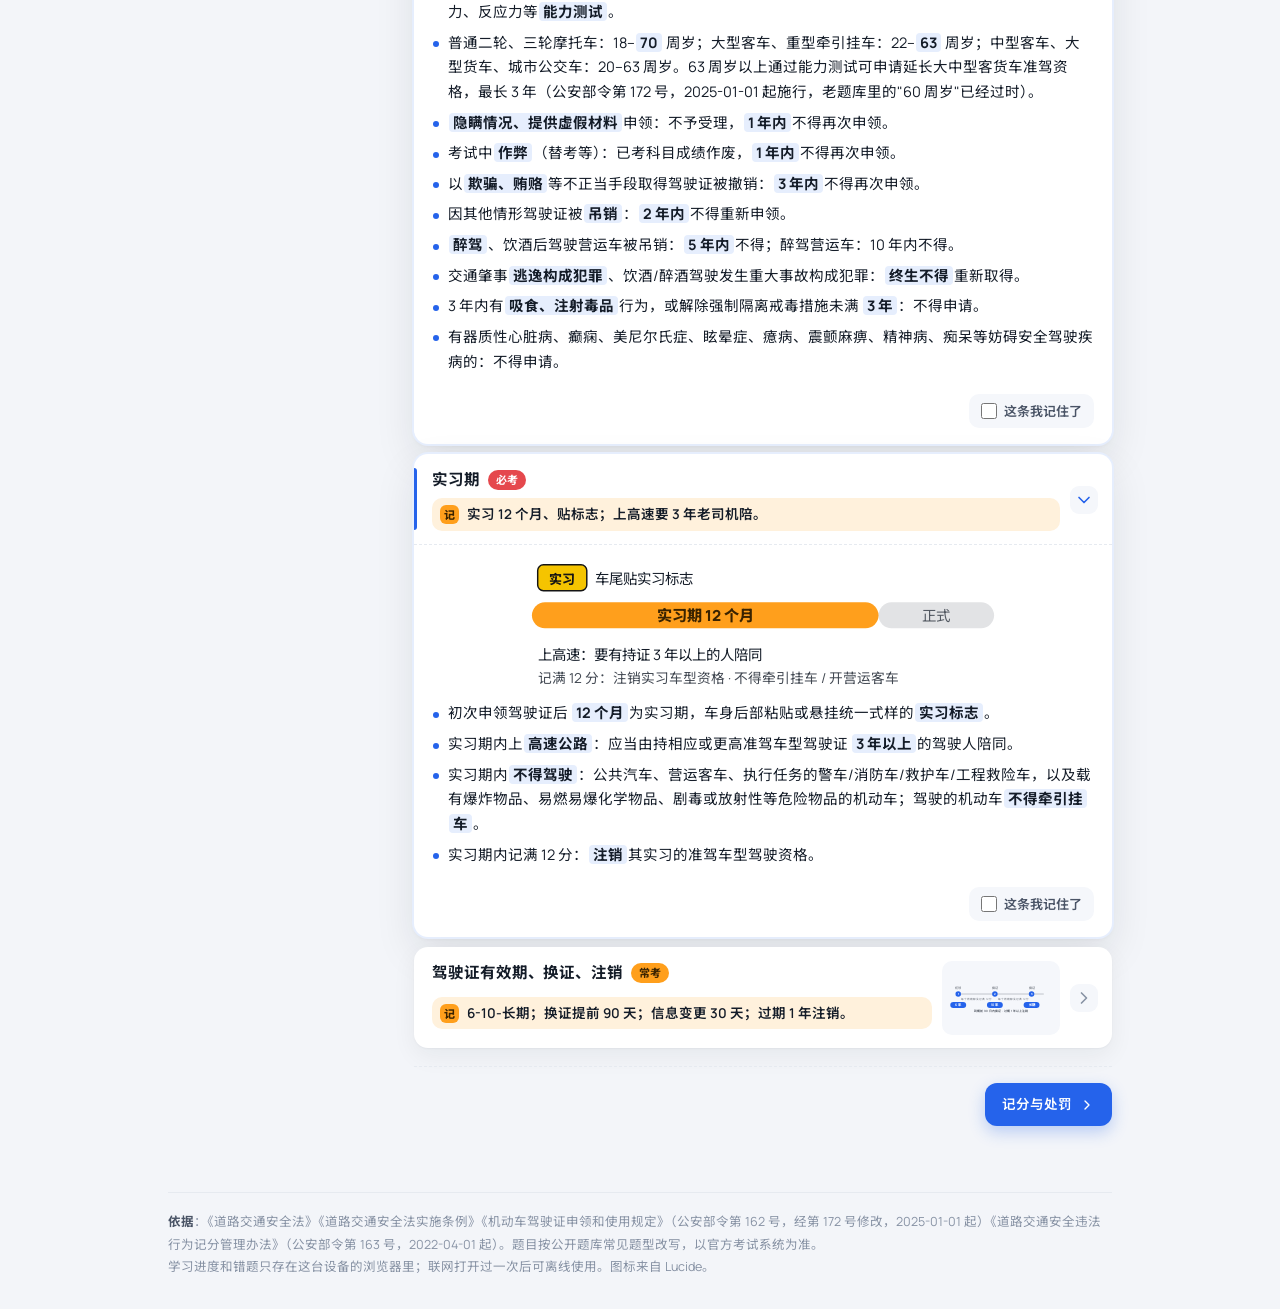
==== commit c1534995: "模拟考按真考规则 + 考前冲刺 + 薄弱章节 + 错题按章分组 - 模拟考试：100 题（判断 30 在前 + 单选 70），按章节分值配额组卷，45 分钟倒计时（末 5 分钟变红）到点自动交卷，结果" ====
--- a/index.html
+++ b/index.html
@@ -15,7 +15,7 @@
 <link rel="preconnect" href="https://fonts.googleapis.com">
 <link rel="preconnect" href="https://fonts.gstatic.com" crossorigin>
 <link rel="stylesheet" href="https://fonts.googleapis.com/css2?family=Manrope:wght@500;600;700;800&family=Noto+Sans+SC:wght@400;500;700&display=swap">
-<link rel="stylesheet" href="assets/style.css?v=22">
+<link rel="stylesheet" href="assets/style.css?v=24">
 </head>
 <body>
 <!-- Lucide 图标（ISC 许可），统一 24 网格 / 2px 描边 -->
@@ -105,14 +105,14 @@
   </footer>
 </main>
 
-<script src="assets/data.js?v=22"></script>
-<script src="assets/illus.js?v=22"></script>
-<script src="assets/signs/manifest.js?v=22"></script>
-<script src="assets/dash/manifest.js?v=22"></script>
-<script src="assets/gest/manifest.js?v=22"></script>
-<script src="assets/lanes/manifest.js?v=22"></script>
-<script src="assets/pics.js?v=22"></script>
-<script src="assets/questions2.js?v=22"></script>
-<script src="assets/app.js?v=22"></script>
+<script src="assets/data.js?v=24"></script>
+<script src="assets/illus.js?v=24"></script>
+<script src="assets/signs/manifest.js?v=24"></script>
+<script src="assets/dash/manifest.js?v=24"></script>
+<script src="assets/gest/manifest.js?v=24"></script>
+<script src="assets/lanes/manifest.js?v=24"></script>
+<script src="assets/pics.js?v=24"></script>
+<script src="assets/questions2.js?v=24"></script>
+<script src="assets/app.js?v=24"></script>
 </body>
 </html>
--- a/assets/style.css
+++ b/assets/style.css
@@ -423,3 +423,20 @@
 .f-pics figure{margin:0;display:flex;flex-direction:column;align-items:center;gap:8px}
 .f-pics figcaption{font-size:15px;font-weight:700;line-height:1.45}
 .chip[hidden]{display:none}
+
+/* ---------- 模拟考计时 / 薄弱章节 / 错题分组 ---------- */
+.qtimer{font-variant-numeric:tabular-nums;font-weight:800;font-size:14px;padding:3px 10px;border-radius:999px;background:var(--brand-soft);color:var(--brand);margin-right:6px}
+.qtimer.low{background:var(--red-soft);color:var(--red)}
+.mode.weak .bar i{background:var(--red)}
+.mode.weak{box-shadow:0 0 0 1.5px var(--red-soft),var(--shadow)}
+.by-ch{display:flex;flex-wrap:wrap;gap:8px;margin:12px 0 4px;justify-content:center}
+#wrong-box .by-ch{justify-content:flex-start;margin:4px 0 16px}
+a.chip{text-decoration:none;color:inherit}
+.w-group{margin:0 0 20px;scroll-margin-top:80px}
+.w-head{display:flex;align-items:center;gap:8px;flex-wrap:wrap;margin:0 0 10px}
+.w-head h3{flex:1;margin:0;font-size:16px}
+.w-head h3 small{font-size:12.5px;font-weight:600;color:var(--ink-dim)}
+.w-foot{display:flex;justify-content:space-between;align-items:center;margin-top:6px;font-size:13px}
+.w-foot a{display:inline-flex;align-items:center;gap:2px;font-weight:600;text-decoration:none}
+.wrong-item .w-foot svg.i{float:none;width:1em;height:1em;margin:0;filter:none}
+.mode b .tag{white-space:nowrap;flex:none}
